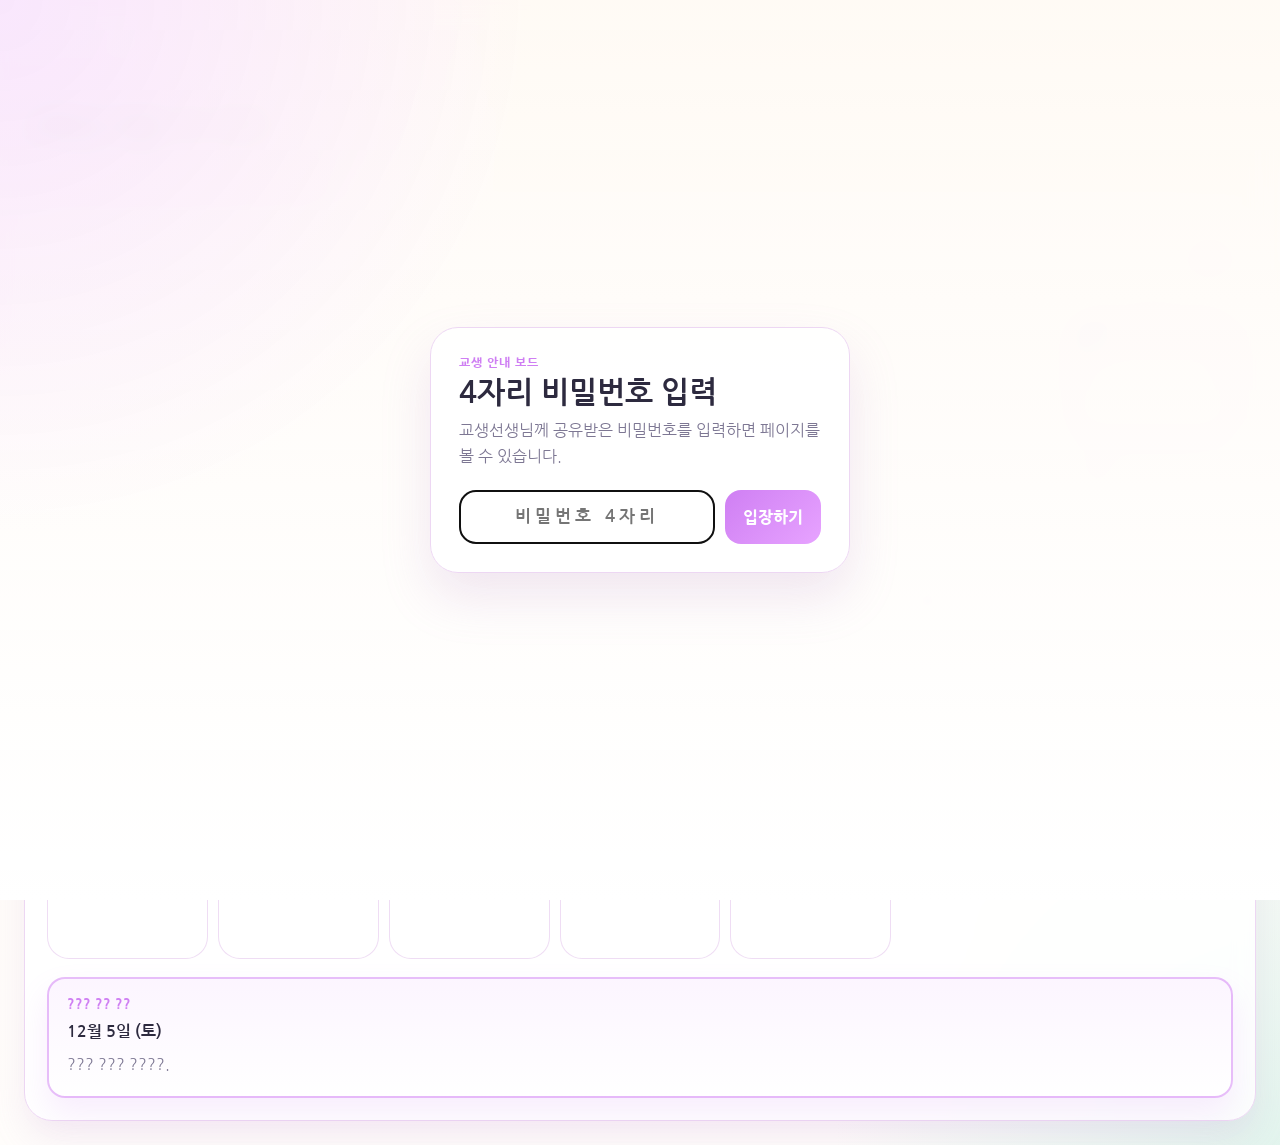
==== calendar.html @ 28910d73 "Add calendar page and date-linked notices" ====
<!DOCTYPE html>
<html lang="ko">
<head>
  <meta charset="UTF-8">
  <meta name="viewport" content="width=device-width, initial-scale=1.0">
  <title>???</title>
  <link rel="preconnect" href="https://fonts.googleapis.com">
  <link rel="preconnect" href="https://fonts.gstatic.com" crossorigin>
  <link href="https://fonts.googleapis.com/css2?family=Nanum+Gothic:wght@400;700;800&display=swap" rel="stylesheet">
  <link rel="stylesheet" href="styles.css">
</head>
<body data-page="calendar">
  <div class="app-shell subpage-shell">
    <header class="subpage-header">
      <a class="back-link" href="index.html">???? ????</a>
      <div>
        <p class="eyebrow">Class Calendar</p>
        <h1 id="calendarSectionTitle">?? ???</h1>
        <p id="calendarSectionDescription" class="muted">??? ??? ?? ?? ??? ???? ?? ??? ? ????.</p>
      </div>
    </header>

    <section class="card cleanup-showcase">
      <div class="panel-head">
        <p class="section-label">???</p>
        <span id="calendarPageMonthBadge" class="panel-chip lavender">?? ?</span>
      </div>
      <div id="calendarPageBoard" class="calendar-board"></div>
      <div class="selected-date-box strong">
        <p class="selected-date-title">??? ?? ??</p>
        <div id="calendarPageSelectedContent" class="selected-date-content muted">?? ??? ??? ?? ?? ??? ??? ?????.</div>
      </div>
    </section>
  </div>

  <script src="dashboard-data.js"></script>
  <script src="auth.js"></script>
  <script src="detail-pages.js"></script>
</body>
</html>
---- styles.css ----
:root {
  --panel: rgba(255, 255, 255, 0.88);
  --text: #2d2a3f;
  --muted: #7d7793;
  --line: #edd7f3;
  --lavender: #cf7ff3;
  --lavender-soft: #f4e7fb;
  --mint: #dff5ec;
  --mint-strong: #3ea87a;
  --amber: #ffe8bf;
  --amber-strong: #cb8a15;
  --coral: #ffd7d4;
  --coral-strong: #d85a57;
  --sky: #ddefff;
  --sky-strong: #4377d8;
  --rose: #ffe5ef;
  --rose-strong: #bd4f7d;
  --teal: #dff6f3;
  --teal-strong: #2f9687;
  --peach: #ffe8dc;
  --peach-strong: #cb7e52;
  --slate: #eef2f8;
  --slate-strong: #5f6f95;
  --sage: #e5f3df;
  --sage-strong: #5a8f48;
  --violet-soft: #f1e6ff;
  --violet-strong: #8258d5;
  --shadow: 0 18px 35px rgba(184, 140, 197, 0.14);
}

* {
  box-sizing: border-box;
}

html {
  overflow-anchor: none;
}

html.board-locked,
html.board-locked body {
  overflow: hidden;
}

body {
  margin: 0;
  color: var(--text);
  font-family: "Nanum Gothic", sans-serif;
  background:
    radial-gradient(circle at top left, rgba(247, 224, 255, 0.9), transparent 32%),
    radial-gradient(circle at bottom right, rgba(219, 242, 234, 0.8), transparent 26%),
    linear-gradient(180deg, #fff8f3 0%, #fffdfb 100%);
}

.auth-gate {
  position: fixed;
  inset: 0;
  z-index: 9999;
  display: flex;
  align-items: center;
  justify-content: center;
  padding: 24px;
  background:
    radial-gradient(circle at top left, rgba(247, 224, 255, 0.76), transparent 34%),
    linear-gradient(180deg, rgba(255, 250, 245, 0.9), rgba(255, 255, 255, 0.96));
  backdrop-filter: blur(14px);
}

.auth-card {
  width: min(100%, 420px);
  padding: 28px;
  border-radius: 28px;
  background: rgba(255, 255, 255, 0.94);
  border: 1px solid var(--line);
  box-shadow: 0 24px 50px rgba(184, 140, 197, 0.2);
}

.auth-eyebrow {
  margin: 0 0 8px;
  font-size: 0.78rem;
  font-weight: 800;
  letter-spacing: 0.08em;
  text-transform: uppercase;
  color: var(--lavender);
}

.auth-card h1 {
  margin: 0 0 10px;
  font-size: 1.9rem;
}

.auth-description {
  margin: 0 0 20px;
  color: var(--muted);
  line-height: 1.6;
}

.auth-form {
  display: grid;
  grid-template-columns: minmax(0, 1fr) auto;
  gap: 10px;
}

.auth-input {
  min-height: 54px;
  padding: 0 16px;
  border-radius: 16px;
  border: 1px solid rgba(207, 127, 243, 0.28);
  background: rgba(255, 255, 255, 0.96);
  font-size: 1.05rem;
  font-weight: 700;
  text-align: center;
  letter-spacing: 0.24em;
}

.auth-submit {
  min-height: 54px;
  padding: 0 18px;
  border: none;
  border-radius: 16px;
  background: linear-gradient(135deg, #cf7ff3, #e7a3ff);
  color: white;
  font-weight: 800;
  cursor: pointer;
}

.auth-error {
  margin: 12px 0 0;
  color: var(--coral-strong);
  font-weight: 700;
}

button,
input,
textarea,
select {
  font: inherit;
}

.app-shell {
  min-height: 100vh;
  padding: 24px;
}

.topbar {
  display: flex;
  justify-content: space-between;
  align-items: flex-start;
  gap: 20px;
  margin-bottom: 24px;
}

.eyebrow,
.section-label,
.meta-label {
  margin: 0 0 6px;
  font-size: 0.78rem;
  font-weight: 800;
  letter-spacing: 0.08em;
  text-transform: uppercase;
  color: var(--lavender);
}

.topbar h1,
.mobile-hero h2,
.card h2,
.card h3 {
  margin: 0;
}

.muted {
  color: var(--muted);
}

.topbar-meta {
  display: flex;
  gap: 12px;
  flex-wrap: wrap;
}

.meta-chip {
  min-width: 160px;
  padding: 14px 16px;
  border-radius: 18px;
  background: rgba(255, 255, 255, 0.75);
  border: 1px solid var(--line);
  box-shadow: var(--shadow);
}

.meta-chip.accent {
  background: linear-gradient(135deg, #fff8ea, #fffdf8);
}

.card {
  background: var(--panel);
  border: 1px solid var(--line);
  border-radius: 28px;
  box-shadow: var(--shadow);
  backdrop-filter: blur(10px);
}

.mobile-home {
  display: block;
}

.tablet-dashboard,
.desktop-dashboard {
  display: none;
}

.roster-showcase {
  margin-top: 22px;
  padding: 22px;
}

.roles-showcase {
  margin-top: 22px;
  padding: 22px;
}

.subpage-shell {
  max-width: 1480px;
  margin: 0 auto;
}

.subpage-header {
  display: grid;
  gap: 14px;
  margin-bottom: 18px;
}

.back-link {
  width: fit-content;
  padding: 12px 16px;
  border-radius: 999px;
  border: 1px solid var(--line);
  background: rgba(255, 255, 255, 0.8);
  color: var(--text);
  text-decoration: none;
  font-weight: 700;
  box-shadow: var(--shadow);
}

.cleanup-showcase {
  padding: 22px;
}

.cleanup-grid {
  display: grid;
  grid-template-columns: repeat(auto-fill, minmax(260px, 1fr));
  gap: 14px;
}

.cleanup-card {
  padding: 18px;
  border-radius: 22px;
  background: rgba(255, 255, 255, 0.9);
  border: 1px solid rgba(237, 215, 243, 0.9);
  box-shadow: 0 12px 28px rgba(184, 140, 197, 0.1);
}

.cleanup-zone {
  margin: 0 0 10px;
  font-size: 0.98rem;
  font-weight: 800;
}

.cleanup-team {
  margin: 0;
  color: var(--muted);
  line-height: 1.6;
}

.mobile-hero,
.calendar-card,
.stack-card,
.timetable-card,
.wide-card,
.desktop-calendar,
.status-card,
.desktop-list-card {
  padding: 22px;
}

.mobile-hero {
  display: flex;
  flex-direction: column;
  gap: 18px;
  margin-bottom: 18px;
}

.status-badge {
  padding: 14px 16px;
  border-radius: 20px;
  background: linear-gradient(135deg, rgba(207, 127, 243, 0.13), rgba(255, 221, 212, 0.48));
  border: 1px solid rgba(207, 127, 243, 0.28);
}

.status-badge span {
  display: block;
  margin-bottom: 4px;
  font-size: 0.82rem;
  color: var(--muted);
}

.icon-grid {
  display: grid;
  grid-template-columns: repeat(2, minmax(0, 1fr));
  gap: 14px;
}

.icon-tile {
  display: block;
  border: 1px solid var(--line);
  background: rgba(255, 255, 255, 0.9);
  border-radius: 24px;
  padding: 18px 14px;
  text-align: left;
  box-shadow: var(--shadow);
  cursor: pointer;
  transition: transform 0.18s ease, border-color 0.18s ease, background 0.18s ease;
  text-decoration: none;
  color: inherit;
}

.icon-tile:hover,
.icon-tile.active {
  transform: translateY(-2px);
  border-color: rgba(207, 127, 243, 0.6);
  background: linear-gradient(180deg, #fffdfd 0%, #fdf5ff 100%);
}

.icon {
  display: inline-flex;
  align-items: center;
  justify-content: center;
  width: 42px;
  height: 42px;
  margin-bottom: 14px;
  border-radius: 14px;
  background: var(--lavender-soft);
  color: var(--lavender);
  font-weight: 800;
}

.icon-tile strong,
.icon-tile small {
  display: block;
}

.icon-tile small {
  margin-top: 6px;
  color: var(--muted);
}

.mobile-detail-stack {
  margin-top: 18px;
}

.timetable-split {
  display: grid;
  gap: 18px;
  margin-top: 16px;
}

.notice-list {
  display: grid;
  gap: 12px;
  margin-top: 16px;
}

.selected-date-box {
  margin-top: 14px;
  padding: 14px 16px;
  border-radius: 18px;
  background: rgba(255, 255, 255, 0.82);
  border: 1px solid rgba(237, 215, 243, 0.9);
}

.selected-date-box.strong {
  margin-top: 18px;
  padding: 18px;
  background: linear-gradient(180deg, rgba(252, 245, 255, 0.98), rgba(255, 255, 255, 0.98));
  border: 2px solid rgba(207, 127, 243, 0.5);
  box-shadow: 0 16px 32px rgba(207, 127, 243, 0.14);
}

.selected-date-title {
  margin: 0 0 8px;
  font-size: 0.88rem;
  font-weight: 800;
  color: var(--lavender);
}

.selected-date-content {
  line-height: 1.6;
}

.selected-date-content strong {
  display: block;
  margin-bottom: 8px;
  color: var(--text);
}

.selected-date-list {
  margin: 0;
  padding-left: 18px;
}

.selected-date-empty {
  color: var(--muted);
}

.notice-card {
  padding: 14px 16px;
  border-radius: 18px;
  background: rgba(255, 255, 255, 0.86);
  border: 1px solid rgba(237, 215, 243, 0.88);
}

.notice-topline {
  display: flex;
  justify-content: space-between;
  align-items: flex-start;
  gap: 10px;
}

.notice-title {
  margin: 0 0 8px;
  font-size: 0.98rem;
  font-weight: 800;
}

.notice-body {
  margin: 0;
  color: var(--muted);
  line-height: 1.6;
}

.notice-files {
  display: flex;
  flex-wrap: wrap;
  gap: 8px;
  margin-top: 12px;
}

.notice-file {
  display: inline-flex;
  align-items: center;
  min-height: 32px;
  padding: 0 12px;
  border-radius: 999px;
  background: var(--lavender-soft);
  color: var(--lavender);
  text-decoration: none;
  font-size: 0.84rem;
  font-weight: 700;
}

.subsection-label {
  margin: 0 0 10px;
  color: var(--muted);
  font-size: 0.88rem;
  font-weight: 700;
}

.detail-panel {
  display: none;
  padding: 22px;
}

.detail-panel.active {
  display: block;
}

.panel-head {
  display: flex;
  justify-content: space-between;
  align-items: center;
  gap: 12px;
  margin-bottom: 10px;
}

.panel-chip {
  display: inline-flex;
  align-items: center;
  min-height: 32px;
  padding: 0 12px;
  border-radius: 999px;
  font-size: 0.82rem;
  font-weight: 700;
}

.panel-chip.coral {
  background: var(--coral);
  color: var(--coral-strong);
}

.panel-chip.amber {
  background: var(--amber);
  color: var(--amber-strong);
}

.panel-chip.mint {
  background: var(--mint);
  color: var(--mint-strong);
}

.panel-chip.lavender {
  background: var(--lavender-soft);
  color: var(--lavender);
}

.panel-chip.sky {
  background: var(--sky);
  color: var(--sky-strong);
}

.panel-chip.rose {
  background: var(--rose);
  color: var(--rose-strong);
}

.plain-list {
  margin: 16px 0 0;
  padding-left: 18px;
  line-height: 1.7;
}

.plain-list.compact {
  margin-top: 10px;
}

.empty-state {
  color: var(--muted);
  list-style: none;
  margin-left: -18px;
}

.mini-periods,
.class-list,
.quick-links,
.period-grid,
.calendar-mini,
.calendar-board {
  margin-top: 16px;
}

.mini-periods {
  display: grid;
  gap: 10px;
}

.mini-periods div,
.class-list div {
  display: flex;
  justify-content: space-between;
  align-items: center;
  gap: 12px;
  padding: 12px 14px;
  border-radius: 16px;
  background: rgba(255, 255, 255, 0.78);
  border: 1px solid rgba(237, 215, 243, 0.8);
}

.mini-periods .is-changed,
.class-list .changed {
  border-color: rgba(255, 184, 86, 0.9);
  background: linear-gradient(180deg, #fff8ef 0%, #fff4db 100%);
}

.mini-periods div.live,
.class-list div.live {
  border: 2px solid rgba(207, 127, 243, 0.86);
  background: linear-gradient(180deg, rgba(253, 245, 255, 0.98), rgba(255, 255, 255, 0.98));
  box-shadow: 0 0 0 4px rgba(207, 127, 243, 0.08);
}

.tablet-grid {
  gap: 18px;
}

.calendar-mini {
  display: grid;
  grid-template-columns: repeat(7, minmax(0, 1fr));
  gap: 10px;
}

.calendar-mini div {
  position: relative;
  min-height: 74px;
  padding: 12px;
  border-radius: 18px;
  background: rgba(255, 255, 255, 0.8);
  border: 1px solid rgba(237, 215, 243, 0.85);
}

.calendar-mini .today {
  border: 2px solid var(--lavender);
  background: linear-gradient(180deg, rgba(244, 231, 251, 0.9), rgba(255, 255, 255, 0.95));
}

.calendar-mini div.selected {
  border: 2px solid rgba(207, 127, 243, 0.95);
  background: linear-gradient(180deg, rgba(248, 236, 255, 1), rgba(255, 255, 255, 0.98));
  box-shadow: 0 10px 22px rgba(207, 127, 243, 0.22);
  transform: translateY(-2px);
}

.calendar-mini .has-event::after {
  content: "";
  position: absolute;
  left: 12px;
  bottom: 12px;
  width: 10px;
  height: 10px;
  border-radius: 50%;
  background: #ff6b6b;
}

.calendar-notes {
  margin-top: 16px;
  display: grid;
  gap: 8px;
}

.calendar-notes p {
  margin: 0;
}

.period-grid {
  display: grid;
  grid-template-columns: 50px repeat(2, minmax(0, 1fr));
  column-gap: 10px;
  row-gap: 10px;
  align-items: stretch;
}

.period-grid .corner,
.period-grid .cell,
.period-grid .label,
.period-grid .day-header {
  display: flex;
  align-items: center;
  justify-content: center;
}

.period-grid .corner {
  min-height: 54px;
}

.period-grid .label {
  min-height: 72px;
  flex-direction: column;
  align-items: flex-start;
  justify-content: center;
  padding: 10px 8px 10px 0;
  border-radius: 0;
  color: var(--muted);
  font-weight: 700;
  line-height: 1.25;
}

.period-grid .label-period {
  font-size: 0.95rem;
  font-weight: 800;
  color: var(--text);
}

.period-grid .label-time {
  margin-top: 4px;
  font-size: 0.75rem;
  color: var(--muted);
}

.period-grid .label.cleaning-label .label-period {
  color: var(--muted);
}

.period-grid .day-header {
  min-height: 42px;
  border-radius: 14px;
  background: linear-gradient(180deg, rgba(255, 255, 255, 0.24), rgba(255, 255, 255, 0));
  border-bottom: 2px solid rgba(207, 127, 243, 0.22);
  color: var(--muted);
  font-size: 1rem;
  font-weight: 800;
}

.period-grid .day-header.current-day {
  color: var(--lavender);
  border-bottom-color: rgba(207, 127, 243, 0.72);
  background: linear-gradient(180deg, rgba(244, 231, 251, 0.9), rgba(255, 255, 255, 0));
}

.period-grid .cell {
  min-height: 72px;
  padding: 10px 12px;
  text-align: center;
  background: rgba(255, 255, 255, 0.82);
  border: 1px solid rgba(237, 215, 243, 0.85);
  border-radius: 18px;
  overflow: hidden;
}

.period-grid .cell.no-slot {
  background: transparent;
  border: none;
  box-shadow: none;
  pointer-events: none;
}

.period-grid .cell.no-slot.cleaning,
.period-grid .cell.no-slot.live,
.period-grid .cell.no-slot.cleaning.live {
  background: transparent;
  border: none;
  box-shadow: none;
}

.period-grid .cell.live {
  border: 2px solid rgba(207, 127, 243, 0.86);
  background: linear-gradient(180deg, rgba(253, 245, 255, 0.98), rgba(255, 255, 255, 0.98));
  box-shadow:
    0 0 0 4px rgba(207, 127, 243, 0.08),
    0 12px 24px rgba(207, 127, 243, 0.16);
  transform: translateY(-1px);
}

.period-grid .cell.cleaning {
  background: linear-gradient(180deg, rgba(249, 246, 255, 0.72), rgba(255, 255, 255, 0.96));
  border-style: dashed;
  border-color: rgba(207, 127, 243, 0.22);
}

.period-grid .cell.cleaning .schedule-text {
  color: var(--muted);
}

.period-grid .cell.cleaning.live {
  background: linear-gradient(180deg, rgba(248, 236, 255, 0.98), rgba(255, 255, 255, 0.98));
  border-color: rgba(207, 127, 243, 0.86);
  box-shadow:
    0 0 0 4px rgba(207, 127, 243, 0.08),
    0 12px 24px rgba(207, 127, 243, 0.16);
}

.period-grid .cell.cleaning.live .schedule-text {
  color: var(--text);
}

.period-grid .cell.is-empty {
  color: rgba(125, 119, 147, 0.78);
}

.period-grid.timetable-grid {
  margin-top: 14px;
}

.schedule-text {
  display: inline-grid;
  gap: 3px;
  justify-items: center;
  line-height: 1.2;
  font-size: 0.84rem;
  font-weight: 700;
  word-break: keep-all;
}

.tone-daesu-24 {
  background: linear-gradient(180deg, rgba(255, 229, 239, 0.92), rgba(255, 255, 255, 0.98));
  border-color: rgba(189, 79, 125, 0.25);
}

.tone-daesu-25 {
  background: linear-gradient(180deg, rgba(244, 231, 251, 0.95), rgba(255, 255, 255, 0.98));
  border-color: rgba(207, 127, 243, 0.28);
}

.tone-daesu-26 {
  background: linear-gradient(180deg, rgba(221, 239, 255, 0.95), rgba(255, 255, 255, 0.98));
  border-color: rgba(67, 119, 216, 0.24);
}

.tone-insu {
  background: linear-gradient(180deg, rgba(223, 245, 236, 0.96), rgba(255, 255, 255, 0.98));
  border-color: rgba(62, 168, 122, 0.24);
}

.tone-english {
  background: linear-gradient(180deg, rgba(255, 232, 191, 0.92), rgba(255, 255, 255, 0.98));
  border-color: rgba(203, 138, 21, 0.22);
}

.tone-sports {
  background: linear-gradient(180deg, rgba(229, 243, 223, 0.96), rgba(255, 255, 255, 0.98));
  border-color: rgba(90, 143, 72, 0.24);
}

.tone-career {
  background: linear-gradient(180deg, rgba(255, 232, 220, 0.94), rgba(255, 255, 255, 0.98));
  border-color: rgba(203, 126, 82, 0.24);
}

.tone-creative {
  background: linear-gradient(180deg, rgba(241, 230, 255, 0.95), rgba(255, 255, 255, 0.98));
  border-color: rgba(130, 88, 213, 0.24);
}

.tone-language {
  background: linear-gradient(180deg, rgba(238, 242, 248, 0.98), rgba(255, 255, 255, 0.98));
  border-color: rgba(95, 111, 149, 0.24);
}

.tone-music {
  background: linear-gradient(180deg, rgba(223, 246, 243, 0.96), rgba(255, 255, 255, 0.98));
  border-color: rgba(47, 150, 135, 0.24);
}

.tone-block-a,
.tone-block-b,
.tone-block-c,
.tone-block-d,
.tone-block-e,
.tone-block-f,
.tone-default {
  border-color: rgba(125, 119, 147, 0.16);
}

.tone-block-a {
  background: linear-gradient(180deg, rgba(255, 245, 230, 0.96), rgba(255, 255, 255, 0.98));
}

.tone-block-b {
  background: linear-gradient(180deg, rgba(244, 231, 251, 0.88), rgba(255, 255, 255, 0.98));
}

.tone-block-c {
  background: linear-gradient(180deg, rgba(223, 245, 236, 0.88), rgba(255, 255, 255, 0.98));
}

.tone-block-d {
  background: linear-gradient(180deg, rgba(221, 239, 255, 0.9), rgba(255, 255, 255, 0.98));
}

.tone-block-e {
  background: linear-gradient(180deg, rgba(255, 229, 239, 0.88), rgba(255, 255, 255, 0.98));
}

.tone-block-f {
  background: linear-gradient(180deg, rgba(255, 232, 191, 0.86), rgba(255, 255, 255, 0.98));
}

.tone-default {
  background: linear-gradient(180deg, rgba(249, 246, 255, 0.94), rgba(255, 255, 255, 0.98));
}

.schedule-line {
  display: block;
  white-space: nowrap;
}

.quick-links {
  display: grid;
  grid-template-columns: repeat(2, minmax(0, 1fr));
  gap: 12px;
}

.quick-links div,
.quick-links a {
  padding: 16px;
  border-radius: 18px;
  background: rgba(255, 255, 255, 0.84);
  border: 1px solid rgba(237, 215, 243, 0.85);
  font-weight: 700;
  color: inherit;
  text-decoration: none;
  display: block;
}

.quick-links.vertical {
  grid-template-columns: 1fr;
}

.roster-grid {
  display: grid;
  grid-template-columns: repeat(auto-fill, minmax(110px, 1fr));
  gap: 12px;
  margin-top: 18px;
}

.roster-grid.compact {
  grid-template-columns: repeat(2, minmax(0, 1fr));
}

.roster-card {
  padding: 12px 10px 14px;
  border-radius: 20px;
  background: rgba(255, 255, 255, 0.88);
  border: 1px solid rgba(237, 215, 243, 0.9);
  box-shadow: 0 12px 28px rgba(184, 140, 197, 0.12);
  display: flex;
  flex-direction: column;
  align-items: center;
  text-align: center;
}

.roster-photo {
  width: 82px;
  height: 82px;
  aspect-ratio: auto;
  display: flex;
  align-items: center;
  justify-content: center;
  background:
    radial-gradient(circle at top, rgba(255, 255, 255, 0.7), transparent 45%),
    linear-gradient(160deg, #f4ebff 0%, #eef7f3 100%);
  border: 1px solid rgba(237, 215, 243, 0.85);
  border-radius: 18px;
  overflow: hidden;
}

.roster-photo img {
  width: 100%;
  height: 100%;
  object-fit: cover;
  display: block;
}

.roster-placeholder {
  width: 64px;
  height: 64px;
  border-radius: 50%;
  display: flex;
  align-items: center;
  justify-content: center;
  background: rgba(255, 255, 255, 0.72);
  border: 1px solid rgba(207, 127, 243, 0.25);
  color: var(--lavender);
  font-size: 1.25rem;
  font-weight: 800;
}

.roster-meta {
  padding: 10px 0 0;
}

.roster-number {
  display: block;
  margin-bottom: 3px;
  color: var(--muted);
  font-size: 0.76rem;
  font-weight: 700;
}

.roster-name {
  display: block;
  font-size: 0.92rem;
  font-weight: 800;
}

.roster-note {
  margin-top: 6px;
  color: var(--muted);
  font-size: 0.74rem;
}

.role-grid {
  display: grid;
  grid-template-columns: repeat(auto-fill, minmax(220px, 1fr));
  gap: 14px;
  margin-top: 18px;
}

.role-grid.compact {
  grid-template-columns: 1fr;
}

.role-card {
  padding: 16px;
  border-radius: 22px;
  background: rgba(255, 255, 255, 0.9);
  border: 1px solid rgba(237, 215, 243, 0.9);
  box-shadow: 0 12px 28px rgba(184, 140, 197, 0.1);
}

.role-topline {
  display: flex;
  justify-content: space-between;
  align-items: center;
  gap: 10px;
  margin-bottom: 10px;
}

.role-title {
  font-size: 1rem;
  font-weight: 800;
}

.role-count {
  display: inline-flex;
  align-items: center;
  min-height: 28px;
  padding: 0 10px;
  border-radius: 999px;
  background: var(--lavender-soft);
  color: var(--lavender);
  font-size: 0.78rem;
  font-weight: 700;
}

.role-members {
  margin: 0 0 12px;
  display: flex;
  flex-wrap: wrap;
  gap: 12px;
}

.role-member-chip {
  display: inline-flex;
  flex-direction: column;
  align-items: center;
  justify-content: flex-start;
  gap: 8px;
  min-width: 92px;
  min-height: 128px;
  padding: 8px;
  border-radius: 18px;
  background: rgba(255, 255, 255, 0.92);
  border: 1px solid rgba(237, 215, 243, 0.9);
  box-shadow: 0 8px 18px rgba(184, 140, 197, 0.08);
}

.role-member-avatar {
  width: 80px;
  height: 80px;
  border-radius: 16px;
  overflow: hidden;
  display: inline-flex;
  align-items: center;
  justify-content: center;
  background: linear-gradient(160deg, #f4ebff 0%, #eef7f3 100%);
  border: 1px solid rgba(207, 127, 243, 0.18);
  flex-shrink: 0;
}

.role-member-avatar img {
  width: 100%;
  height: 100%;
  object-fit: cover;
  display: block;
}

.role-member-placeholder {
  color: var(--lavender);
  font-size: 1.2rem;
  font-weight: 800;
}

.role-member-name {
  font-size: 0.88rem;
  font-weight: 700;
  text-align: center;
  line-height: 1.35;
}

.role-member-empty {
  color: var(--muted);
  font-weight: 700;
}

.role-duty {
  margin: 0;
  color: var(--muted);
  line-height: 1.55;
  font-size: 0.92rem;
}

.calendar-head {
  margin-bottom: 20px;
}

.calendar-board {
  display: grid;
  grid-template-columns: repeat(7, minmax(0, 1fr));
  gap: 10px;
}

.dow {
  text-align: center;
  color: var(--muted);
  font-weight: 700;
  padding-bottom: 2px;
}

.date {
  min-height: 120px;
  border-radius: 22px;
  background: rgba(255, 255, 255, 0.85);
  border: 1px solid rgba(237, 215, 243, 0.85);
  padding: 14px;
  display: flex;
  flex-direction: column;
  gap: 10px;
}

.date.today {
  border: 2px solid var(--lavender);
  background: linear-gradient(180deg, rgba(246, 230, 255, 0.72), rgba(255, 255, 255, 0.98));
}

.date.selected {
  border: 2px solid rgba(207, 127, 243, 0.98);
  background: linear-gradient(180deg, rgba(248, 236, 255, 0.98), rgba(255, 255, 255, 0.98));
  box-shadow:
    0 0 0 5px rgba(207, 127, 243, 0.14),
    0 18px 30px rgba(207, 127, 243, 0.16);
  transform: translateY(-4px);
}

.date.has-event::after {
  content: "";
  width: 10px;
  height: 10px;
  border-radius: 50%;
  background: #ff6b6b;
}

.date span {
  font-weight: 800;
}

.date-notes {
  display: grid;
  gap: 6px;
}

.date-note {
  display: block;
  max-width: 100%;
  padding: 5px 8px;
  border-radius: 12px;
  background: rgba(244, 231, 251, 0.9);
  color: var(--muted);
  font-size: 0.76rem;
  font-weight: 700;
  line-height: 1.3;
  white-space: normal;
  overflow: hidden;
  word-break: keep-all;
  display: -webkit-box;
  -webkit-line-clamp: 2;
  -webkit-box-orient: vertical;
}

.date-note.more {
  width: fit-content;
  background: rgba(221, 239, 255, 0.9);
  color: var(--sky-strong);
}

.date small,
.muted-date {
  color: var(--muted);
}

.desktop-grid {
  display: grid;
  grid-template-columns: minmax(0, 1.28fr) minmax(320px, 0.72fr);
  gap: 20px;
}

.desktop-main,
.desktop-side {
  display: grid;
  gap: 18px;
  align-content: start;
}

.desktop-top-row,
.desktop-middle-row,
.desktop-bottom-row,
.desktop-timetable-row {
  display: grid;
  gap: 18px;
}

.desktop-top-row {
  grid-template-columns: repeat(3, minmax(0, 1fr));
}

.desktop-middle-row,
.desktop-bottom-row {
  grid-template-columns: minmax(0, 1fr);
}

.desktop-timetable-row {
  grid-template-columns: repeat(2, minmax(0, 1fr));
}

.desktop-calendar .date {
  min-height: 108px;
}

.status-card {
  min-height: 140px;
}

.status-card h2 {
  margin-top: 8px;
  font-size: clamp(2rem, 2vw, 2.6rem);
}

.status-card.warm {
  background: linear-gradient(180deg, rgba(255, 247, 230, 0.95), rgba(255, 255, 255, 0.92));
}

.status-card.accent-card {
  background: linear-gradient(180deg, rgba(255, 233, 242, 0.95), rgba(255, 255, 255, 0.92));
}

.class-list.dense div {
  padding: 10px 12px;
}

@media (min-width: 768px) {
  .mobile-home {
    display: none;
  }

  .tablet-dashboard {
    display: block;
  }

  .tablet-grid {
    display: grid;
    grid-template-columns: minmax(0, 1.15fr) minmax(0, 0.85fr);
    align-items: start;
  }

  .calendar-card {
    grid-row: span 2;
    min-height: 100%;
  }

  .wide-card {
    grid-column: 1 / -1;
  }

  .roster-grid.compact {
    grid-template-columns: repeat(4, minmax(0, 1fr));
  }

  .role-grid.compact {
    grid-template-columns: repeat(2, minmax(0, 1fr));
  }

}

@media (min-width: 1360px) {
  .tablet-dashboard {
    display: none;
  }

  .desktop-dashboard {
    display: block;
  }
}

@media (max-width: 767px) {
  .app-shell {
    padding: 16px;
  }

  .topbar {
    flex-direction: column;
    margin-bottom: 18px;
  }

  .topbar-meta {
    width: 100%;
  }

  .meta-chip {
    flex: 1 1 160px;
  }

  .roster-showcase {
    padding: 18px;
  }

  .roles-showcase {
    padding: 18px;
  }

  .desktop-timetable-row {
    grid-template-columns: 1fr;
  }
}
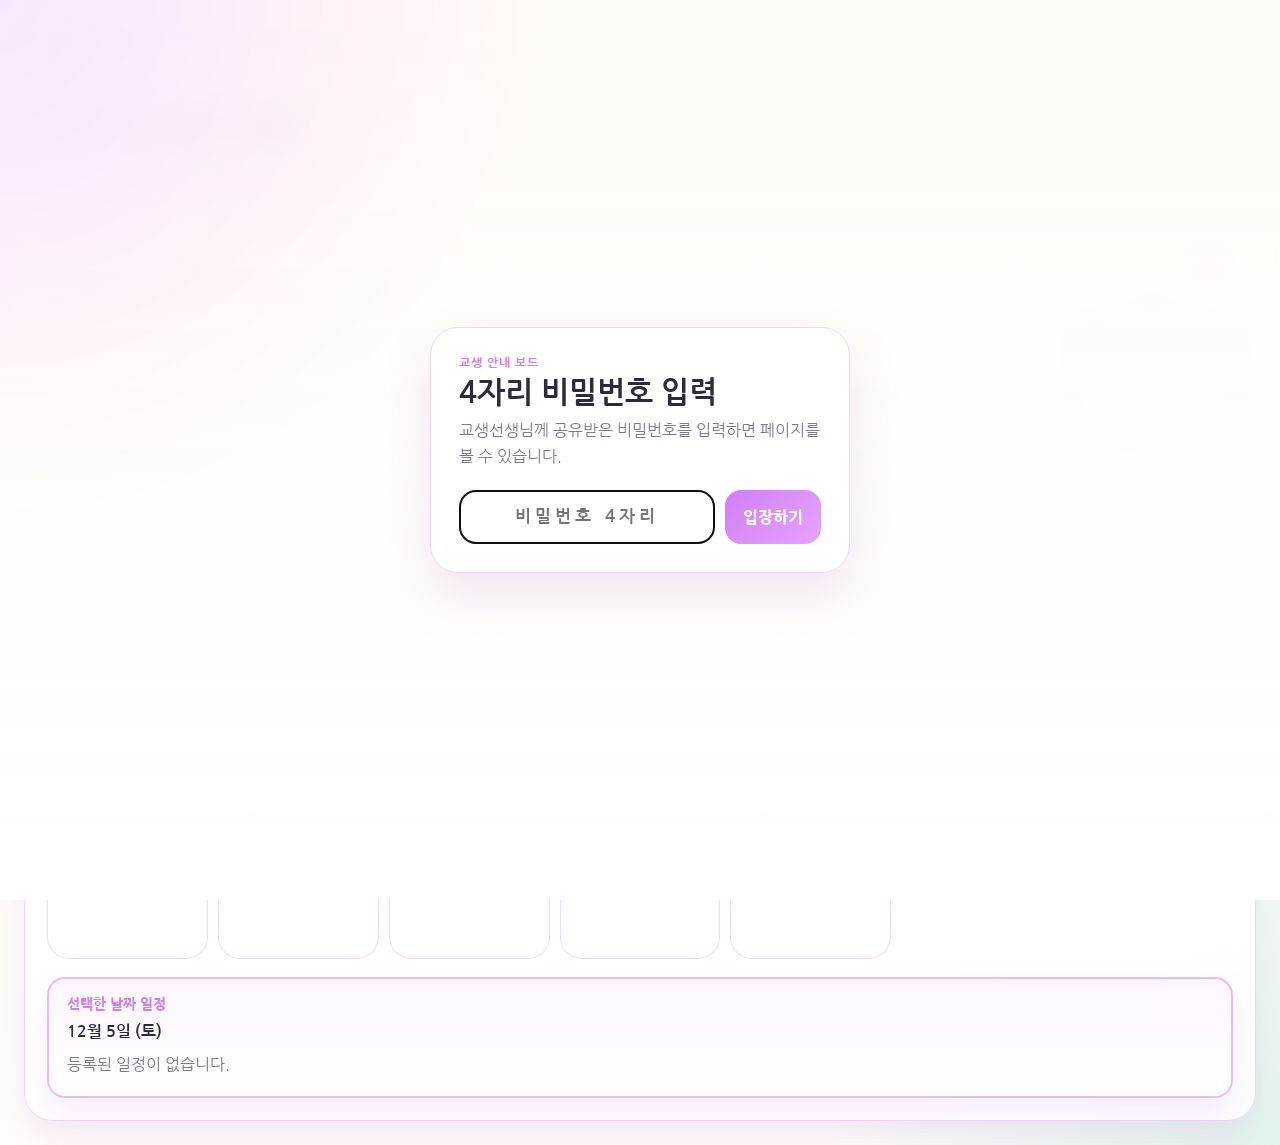
==== commit cc1ecaa7: "Improve mobile timetable and fix calendar text" ====
--- a/calendar.html
+++ b/calendar.html
@@ -3,7 +3,7 @@
 <head>
   <meta charset="UTF-8">
   <meta name="viewport" content="width=device-width, initial-scale=1.0">
-  <title>???</title>
+  <title>캘린더</title>
   <link rel="preconnect" href="https://fonts.googleapis.com">
   <link rel="preconnect" href="https://fonts.gstatic.com" crossorigin>
   <link href="https://fonts.googleapis.com/css2?family=Nanum+Gothic:wght@400;700;800&display=swap" rel="stylesheet">
@@ -12,23 +12,23 @@
 <body data-page="calendar">
   <div class="app-shell subpage-shell">
     <header class="subpage-header">
-      <a class="back-link" href="index.html">???? ????</a>
+      <a class="back-link" href="index.html">메인으로 돌아가기</a>
       <div>
         <p class="eyebrow">Class Calendar</p>
-        <h1 id="calendarSectionTitle">?? ???</h1>
-        <p id="calendarSectionDescription" class="muted">??? ??? ?? ?? ??? ???? ?? ??? ? ????.</p>
+        <h1 id="calendarSectionTitle">학급 캘린더</h1>
+        <p id="calendarSectionDescription" class="muted">월간 학사 일정을 한 화면에서 확인할 수 있습니다.</p>
       </div>
     </header>
 
     <section class="card cleanup-showcase">
       <div class="panel-head">
-        <p class="section-label">???</p>
-        <span id="calendarPageMonthBadge" class="panel-chip lavender">?? ?</span>
+        <p class="section-label">캘린더</p>
+        <span id="calendarPageMonthBadge" class="panel-chip lavender">이번 달</span>
       </div>
       <div id="calendarPageBoard" class="calendar-board"></div>
       <div class="selected-date-box strong">
-        <p class="selected-date-title">??? ?? ??</p>
-        <div id="calendarPageSelectedContent" class="selected-date-content muted">?? ??? ??? ?? ?? ??? ??? ?????.</div>
+        <p class="selected-date-title">선택한 날짜 일정</p>
+        <div id="calendarPageSelectedContent" class="selected-date-content muted">달력 날짜를 누르면 해당 날짜 일정이 여기에 표시됩니다.</div>
       </div>
     </section>
   </div>
--- a/styles.css
+++ b/styles.css
@@ -472,6 +472,100 @@
   display: block;
 }
 
+.mobile-timetable-board {
+  display: none;
+}
+
+.mobile-day-tabs {
+  display: flex;
+  gap: 8px;
+  margin-bottom: 14px;
+  overflow-x: auto;
+  padding-bottom: 4px;
+}
+
+.mobile-day-tab {
+  min-width: 48px;
+  min-height: 40px;
+  border: 1px solid rgba(237, 215, 243, 0.9);
+  border-radius: 14px;
+  background: rgba(255, 255, 255, 0.9);
+  color: var(--muted);
+  font-size: 0.95rem;
+  font-weight: 800;
+}
+
+.mobile-day-tab.today {
+  color: var(--lavender);
+}
+
+.mobile-day-tab.active {
+  border-color: rgba(207, 127, 243, 0.72);
+  background: linear-gradient(180deg, rgba(244, 231, 251, 0.95), rgba(255, 255, 255, 0.96));
+  color: var(--lavender);
+  box-shadow: 0 10px 20px rgba(207, 127, 243, 0.14);
+}
+
+.mobile-schedule-card + .mobile-schedule-card {
+  margin-top: 14px;
+}
+
+.mobile-day-schedule {
+  display: grid;
+  gap: 10px;
+}
+
+.mobile-schedule-item {
+  display: grid;
+  grid-template-columns: 108px minmax(0, 1fr);
+  gap: 12px;
+  align-items: center;
+  padding: 12px;
+  border-radius: 18px;
+  background: rgba(255, 255, 255, 0.88);
+  border: 1px solid rgba(237, 215, 243, 0.88);
+}
+
+.mobile-schedule-item.live {
+  border: 2px solid rgba(207, 127, 243, 0.86);
+  box-shadow: 0 0 0 4px rgba(207, 127, 243, 0.08);
+}
+
+.mobile-schedule-item.cleaning {
+  border-style: dashed;
+  background: linear-gradient(180deg, rgba(249, 246, 255, 0.72), rgba(255, 255, 255, 0.96));
+}
+
+.mobile-schedule-meta strong,
+.mobile-schedule-meta span {
+  display: block;
+}
+
+.mobile-schedule-meta strong {
+  font-size: 0.95rem;
+}
+
+.mobile-schedule-meta span {
+  margin-top: 4px;
+  color: var(--muted);
+  font-size: 0.73rem;
+}
+
+.mobile-schedule-value {
+  min-width: 0;
+  text-align: center;
+}
+
+.mobile-schedule-value .schedule-line {
+  display: block;
+  font-size: 0.95rem;
+  line-height: 1.18;
+}
+
+.mobile-schedule-empty {
+  color: var(--muted);
+}
+
 .panel-head {
   display: flex;
   justify-content: space-between;
@@ -1292,7 +1386,11 @@
     padding: 18px;
   }
 
-  .desktop-timetable-row {
-    grid-template-columns: 1fr;
-  }
-}
+  body[data-page="timetable"] .mobile-timetable-board {
+    display: block;
+  }
+
+  body[data-page="timetable"] .desktop-timetable-row {
+    display: none;
+  }
+}
